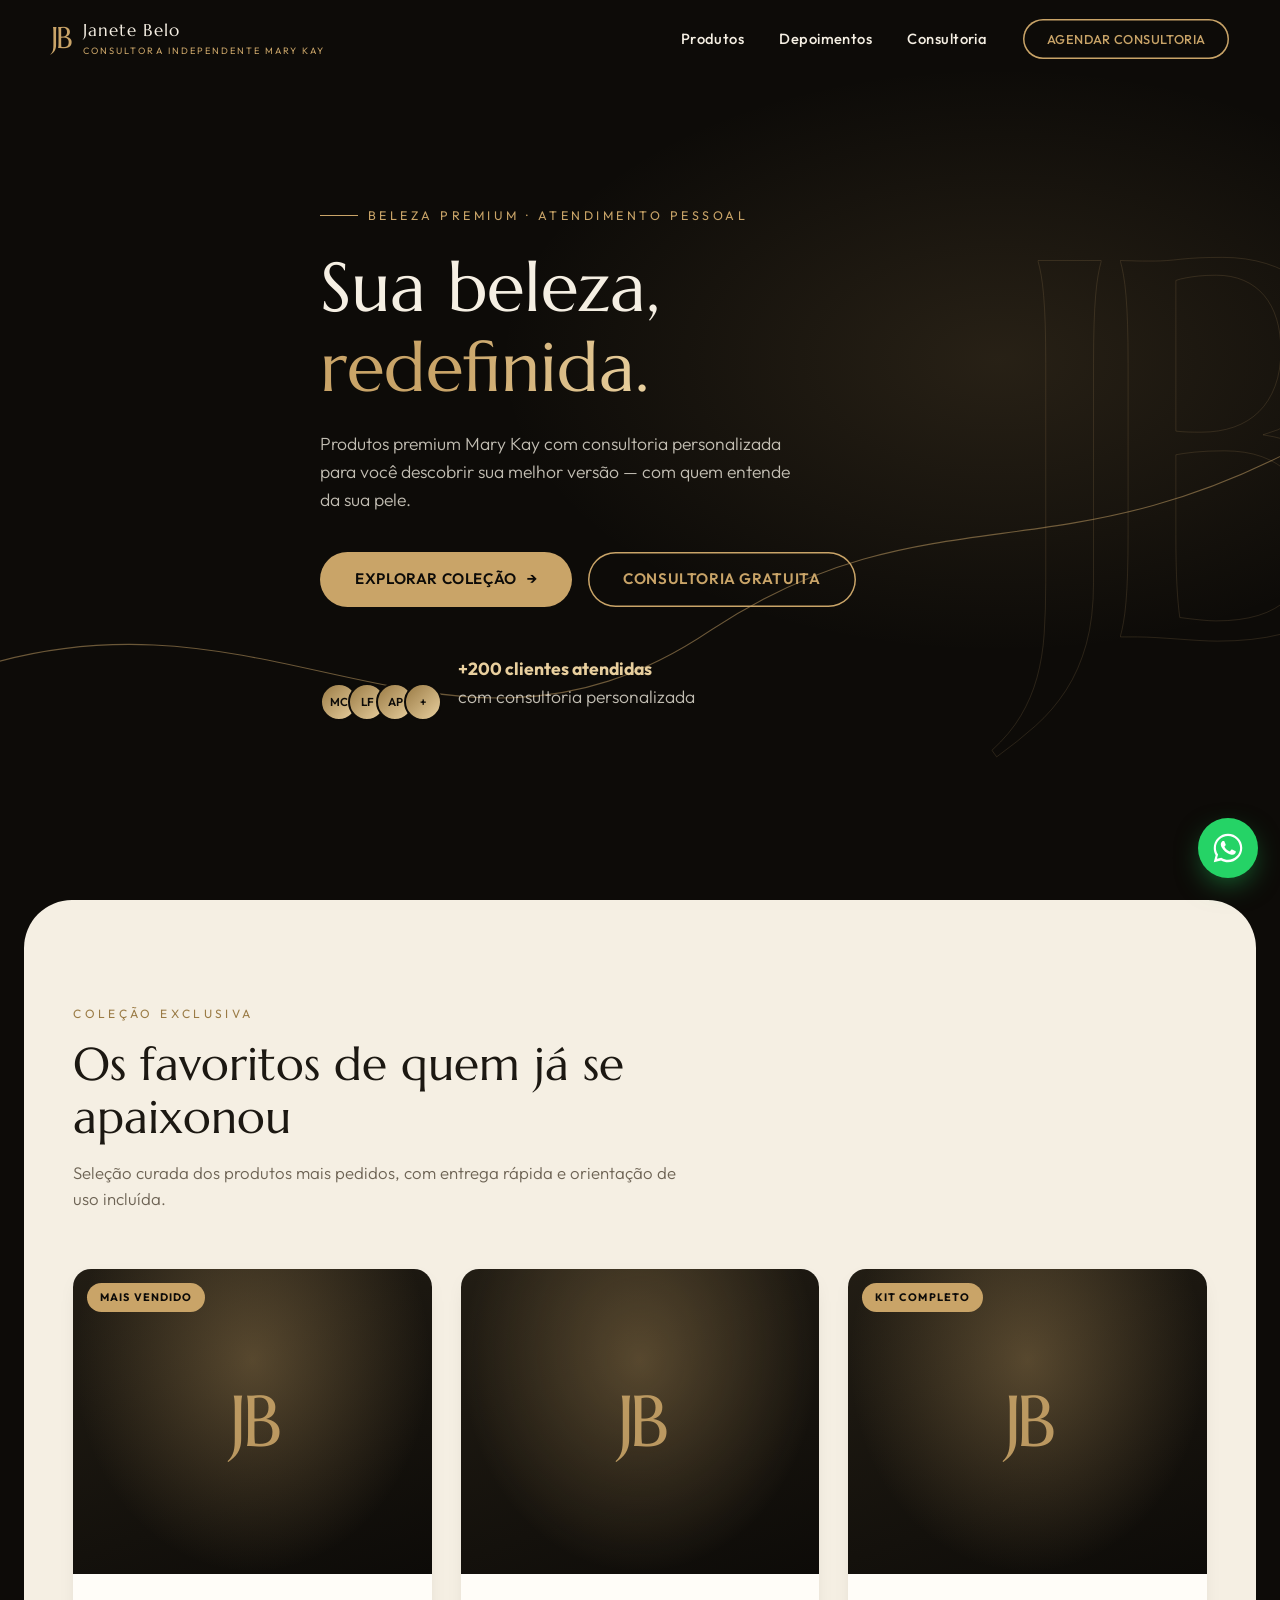
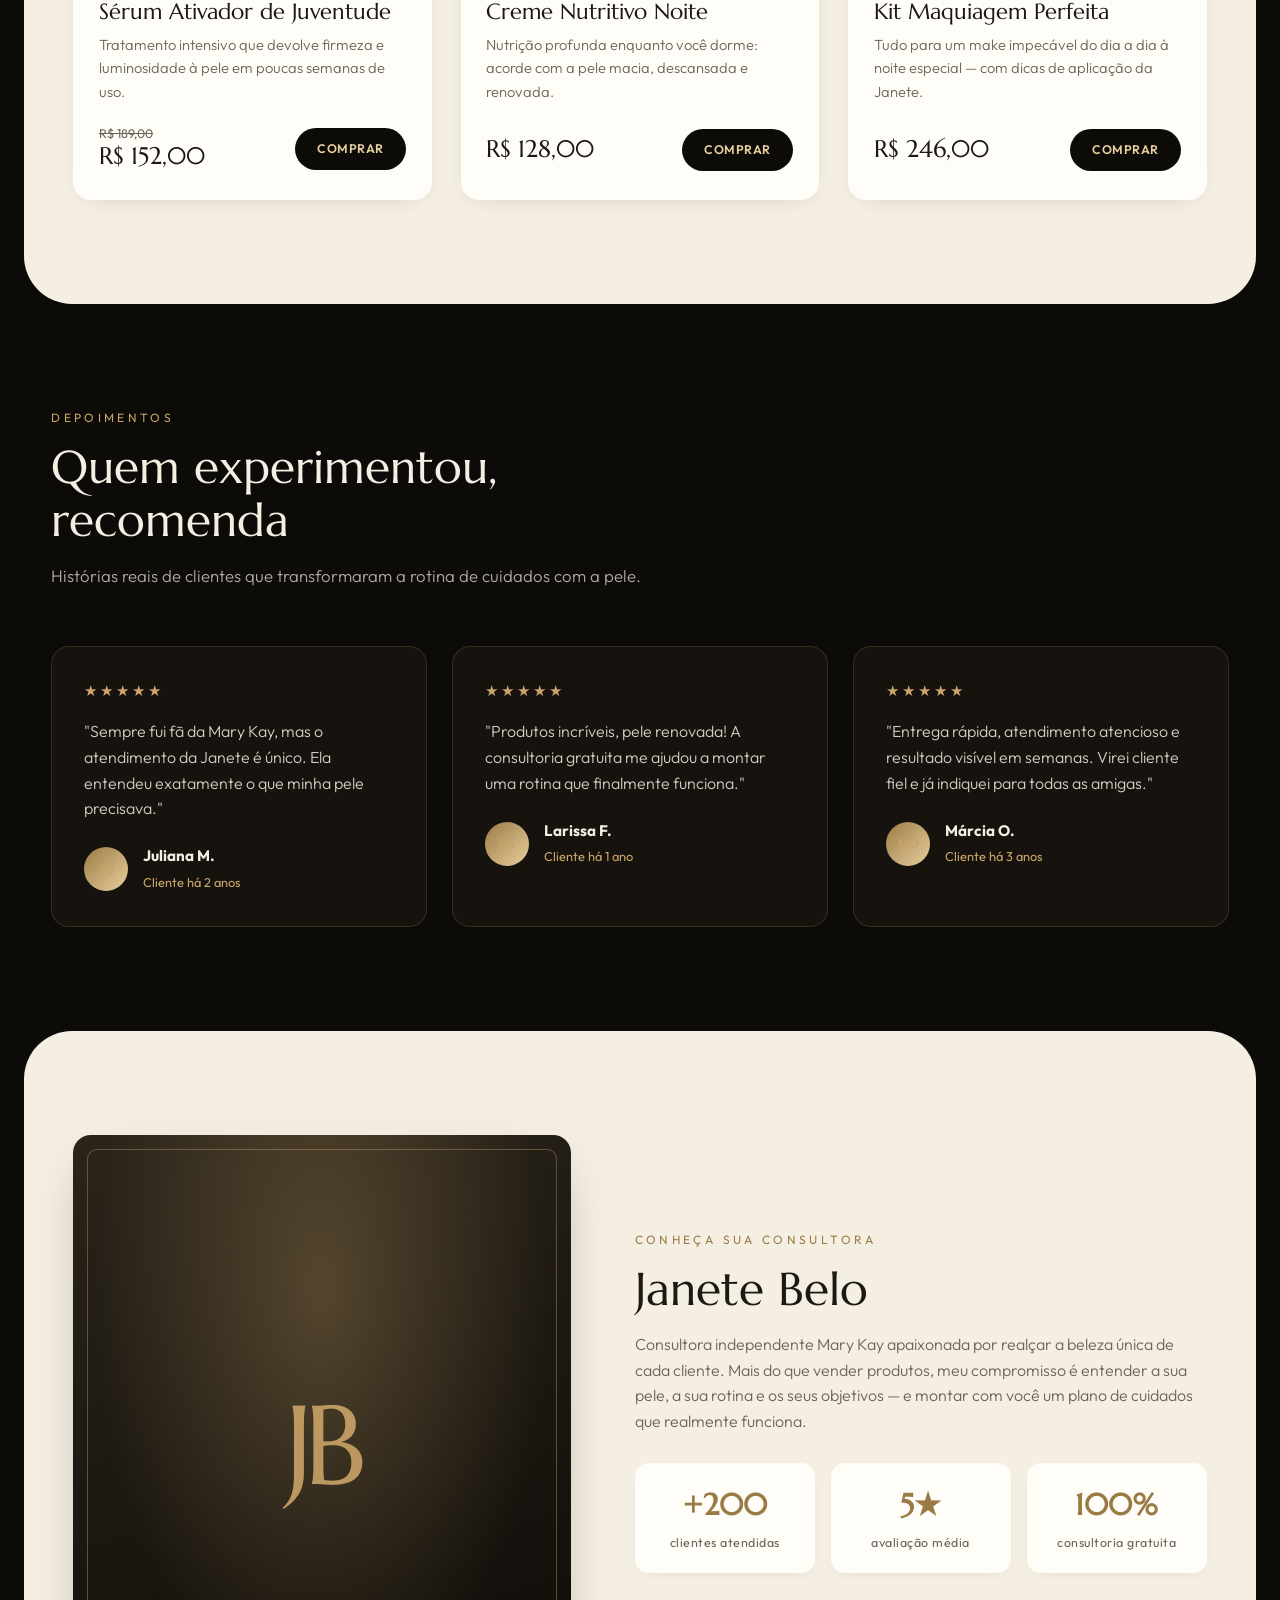
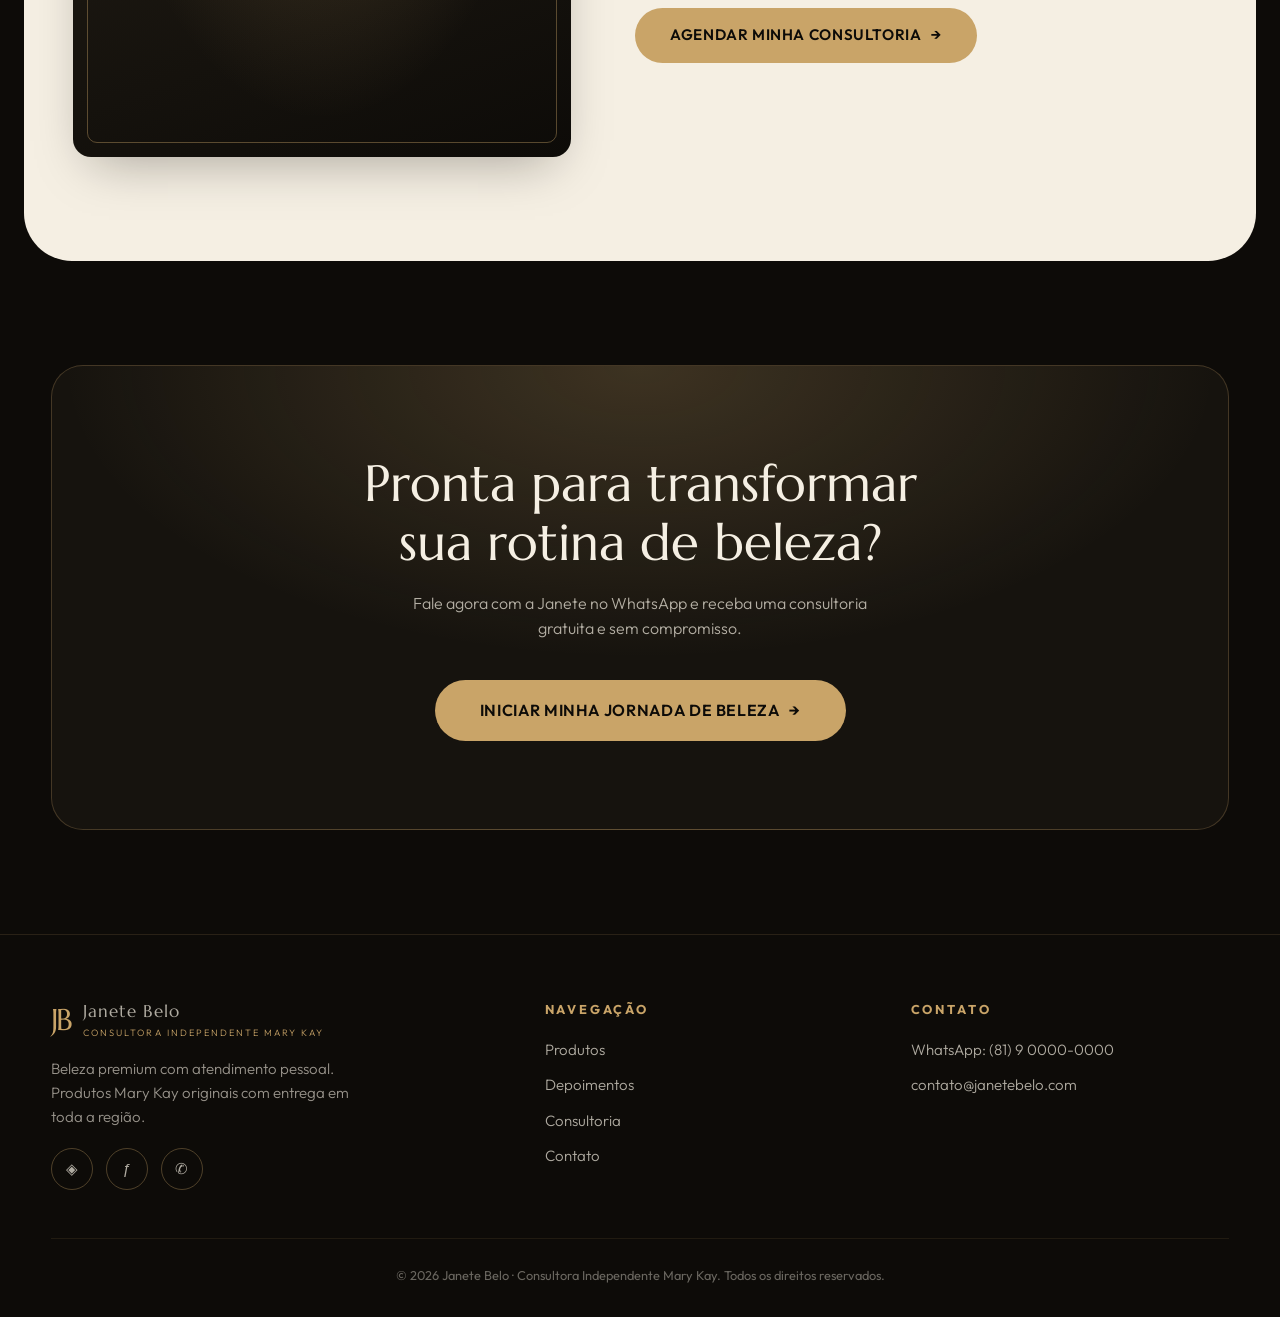
==== index.html @ a1050f01 "Primeira versão do site Janete Belo - Mary Kay" ====
<!DOCTYPE html>
<html lang="pt-BR">
<head>
<meta charset="UTF-8">
<meta name="viewport" content="width=device-width, initial-scale=1.0">
<title>Janete Belo · Consultora Independente Mary Kay</title>
<meta name="description" content="Produtos premium Mary Kay com consultoria personalizada. Janete Belo, sua consultora independente. Descubra sua melhor versão.">

<!-- Fontes: Marcellus (display, luxo) + Outfit (corpo, moderno) -->
<link rel="preconnect" href="https://fonts.googleapis.com">
<link rel="preconnect" href="https://fonts.gstatic.com" crossorigin>
<link href="https://fonts.googleapis.com/css2?family=Marcellus&family=Outfit:wght@300;400;500;600;700&display=swap" rel="stylesheet">

<link rel="stylesheet" href="css/style.css">
</head>
<body>

<!-- ================= HEADER ================= -->
<header class="header" id="header">
  <div class="container header__inner">
    <a href="#" class="logo">
      <span class="logo__monograma">JB</span>
      <span class="logo__texto">
        <span class="logo__nome">Janete Belo</span>
        <span class="logo__sub">Consultora Independente Mary Kay</span>
      </span>
    </a>
    <button class="menu-btn" id="menuBtn" aria-label="Abrir menu">☰</button>
    <nav class="nav" id="nav">
      <a href="#produtos">Produtos</a>
      <a href="#depoimentos">Depoimentos</a>
      <a href="#consultora">Consultoria</a>
      <a href="#contato" class="btn btn--fantasma">Agendar consultoria</a>
    </nav>
  </div>
</header>

<!-- ================= HERO ================= -->
<section class="hero">
  <span class="hero__marca" aria-hidden="true">JB</span>
  <svg class="hero__linha" viewBox="0 0 1440 800" preserveAspectRatio="none" aria-hidden="true">
    <path d="M-50,600 C300,500 500,720 800,560 C1050,430 1200,520 1500,380"/>
  </svg>
  <div class="container hero__conteudo">
    <span class="hero__eyebrow entrada entrada--1">Beleza premium · Atendimento pessoal</span>
    <h1 class="entrada entrada--2">Sua beleza,<br><em>redefinida.</em></h1>
    <p class="entrada entrada--3">Produtos premium Mary Kay com consultoria personalizada para você descobrir sua melhor versão — com quem entende da sua pele.</p>
    <div class="hero__ctas entrada entrada--4">
      <a href="#produtos" class="btn"><span>Explorar coleção</span><span class="seta">→</span></a>
      <a href="#contato" class="btn btn--fantasma"><span>Consultoria gratuita</span></a>
    </div>
    <div class="hero__prova entrada entrada--5">
      <div class="hero__avatares">
        <span>MC</span><span>LF</span><span>AP</span><span>+</span>
      </div>
      <p><strong>+200 clientes atendidas</strong><br>com consultoria personalizada</p>
    </div>
  </div>
</section>

<!-- ================= PRODUTOS ================= -->
<section class="secao secao--clara" id="produtos">
  <div class="container">
    <div class="secao__topo reveal">
      <span class="secao__eyebrow">Coleção exclusiva</span>
      <h2>Os favoritos de quem já se apaixonou</h2>
      <p>Seleção curada dos produtos mais pedidos, com entrega rápida e orientação de uso incluída.</p>
    </div>

    <div class="produtos__grid">
      <!-- PRODUTO 1 -->
      <article class="produto reveal">
        <div class="produto__foto">
          <span class="produto__selo">Mais vendido</span>
          <!-- Troque este span por <img src="serum.jpg" alt="Sérum Ativador de Juventude"> -->
          <span class="produto__marca" aria-hidden="true">JB</span>
        </div>
        <div class="produto__corpo">
          <h3>Sérum Ativador de Juventude</h3>
          <p>Tratamento intensivo que devolve firmeza e luminosidade à pele em poucas semanas de uso.</p>
          <div class="produto__rodape">
            <div class="produto__preco">
              <span class="de">R$ 189,00</span>
              <span class="por">R$ 152,00</span>
            </div>
            <a class="btn btn--escuro js-comprar" data-produto="Sérum Ativador de Juventude" href="#"><span>Comprar</span></a>
          </div>
        </div>
      </article>

      <!-- PRODUTO 2 -->
      <article class="produto reveal">
        <div class="produto__foto">
          <span class="produto__marca" aria-hidden="true">JB</span>
        </div>
        <div class="produto__corpo">
          <h3>Creme Nutritivo Noite</h3>
          <p>Nutrição profunda enquanto você dorme: acorde com a pele macia, descansada e renovada.</p>
          <div class="produto__rodape">
            <div class="produto__preco">
              <span class="por">R$ 128,00</span>
            </div>
            <a class="btn btn--escuro js-comprar" data-produto="Creme Nutritivo Noite" href="#"><span>Comprar</span></a>
          </div>
        </div>
      </article>

      <!-- PRODUTO 3 -->
      <article class="produto reveal">
        <div class="produto__foto">
          <span class="produto__selo">Kit completo</span>
          <span class="produto__marca" aria-hidden="true">JB</span>
        </div>
        <div class="produto__corpo">
          <h3>Kit Maquiagem Perfeita</h3>
          <p>Tudo para um make impecável do dia a dia à noite especial — com dicas de aplicação da Janete.</p>
          <div class="produto__rodape">
            <div class="produto__preco">
              <span class="por">R$ 246,00</span>
            </div>
            <a class="btn btn--escuro js-comprar" data-produto="Kit Maquiagem Perfeita" href="#"><span>Comprar</span></a>
          </div>
        </div>
      </article>
    </div>
  </div>
</section>

<!-- ================= DEPOIMENTOS ================= -->
<section class="secao secao--escura" id="depoimentos">
  <div class="container">
    <div class="secao__topo reveal">
      <span class="secao__eyebrow">Depoimentos</span>
      <h2>Quem experimentou, recomenda</h2>
      <p>Histórias reais de clientes que transformaram a rotina de cuidados com a pele.</p>
    </div>
    <div class="depoimentos__grid">
      <article class="depoimento reveal">
        <div class="depoimento__estrelas" aria-label="5 estrelas">★★★★★</div>
        <p>"Sempre fui fã da Mary Kay, mas o atendimento da Janete é único. Ela entendeu exatamente o que minha pele precisava."</p>
        <div class="depoimento__autor">
          <span class="depoimento__avatar">JU</span>
          <div><strong>Juliana M.</strong><span>Cliente há 2 anos</span></div>
        </div>
      </article>
      <article class="depoimento reveal">
        <div class="depoimento__estrelas" aria-label="5 estrelas">★★★★★</div>
        <p>"Produtos incríveis, pele renovada! A consultoria gratuita me ajudou a montar uma rotina que finalmente funciona."</p>
        <div class="depoimento__autor">
          <span class="depoimento__avatar">LA</span>
          <div><strong>Larissa F.</strong><span>Cliente há 1 ano</span></div>
        </div>
      </article>
      <article class="depoimento reveal">
        <div class="depoimento__estrelas" aria-label="5 estrelas">★★★★★</div>
        <p>"Entrega rápida, atendimento atencioso e resultado visível em semanas. Virei cliente fiel e já indiquei para todas as amigas."</p>
        <div class="depoimento__autor">
          <span class="depoimento__avatar">MO</span>
          <div><strong>Márcia O.</strong><span>Cliente há 3 anos</span></div>
        </div>
      </article>
    </div>
  </div>
</section>

<!-- ================= CONSULTORA ================= -->
<section class="secao secao--clara" id="consultora">
  <div class="container consultora">
    <div class="consultora__foto reveal">
      <!-- Troque por <img src="janete.jpg" alt="Janete Belo, consultora Mary Kay"> -->
      <span class="produto__marca" aria-hidden="true">JB</span>
    </div>
    <div class="consultora__texto reveal">
      <span class="secao__eyebrow">Conheça sua consultora</span>
      <h2>Janete Belo</h2>
      <p>Consultora independente Mary Kay apaixonada por realçar a beleza única de cada cliente. Mais do que vender produtos, meu compromisso é entender a sua pele, a sua rotina e os seus objetivos — e montar com você um plano de cuidados que realmente funciona.</p>
      <div class="consultora__stats">
        <div class="stat"><strong>+200</strong><span>clientes atendidas</span></div>
        <div class="stat"><strong>5★</strong><span>avaliação média</span></div>
        <div class="stat"><strong>100%</strong><span>consultoria gratuita</span></div>
      </div>
      <a href="#contato" class="btn"><span>Agendar minha consultoria</span><span class="seta">→</span></a>
    </div>
  </div>
</section>

<!-- ================= CTA FINAL ================= -->
<section class="secao secao--escura" id="contato">
  <div class="container">
    <div class="cta-final reveal">
      <h2>Pronta para transformar sua rotina de beleza?</h2>
      <p>Fale agora com a Janete no WhatsApp e receba uma consultoria gratuita e sem compromisso.</p>
      <a class="btn js-whats" href="#"><span>Iniciar minha jornada de beleza</span><span class="seta">→</span></a>
    </div>
  </div>
</section>

<!-- ================= FOOTER ================= -->
<footer class="footer">
  <div class="container">
    <div class="footer__grid">
      <div>
        <a href="#" class="logo" style="margin-bottom:1rem">
          <span class="logo__monograma">JB</span>
          <span class="logo__texto">
            <span class="logo__nome">Janete Belo</span>
            <span class="logo__sub">Consultora Independente Mary Kay</span>
          </span>
        </a>
        <p>Beleza premium com atendimento pessoal. Produtos Mary Kay originais com entrega em toda a região.</p>
        <div class="footer__social">
          <a href="#" aria-label="Instagram">◈</a>
          <a href="#" aria-label="Facebook">ƒ</a>
          <a href="#" aria-label="WhatsApp" class="js-whats">✆</a>
        </div>
      </div>
      <div>
        <h4>Navegação</h4>
        <ul>
          <li><a href="#produtos">Produtos</a></li>
          <li><a href="#depoimentos">Depoimentos</a></li>
          <li><a href="#consultora">Consultoria</a></li>
          <li><a href="#contato">Contato</a></li>
        </ul>
      </div>
      <div>
        <h4>Contato</h4>
        <ul>
          <li><a href="#" class="js-whats">WhatsApp: (81) 9 0000-0000</a></li>
          <li><a href="mailto:contato@janetebelo.com">contato@janetebelo.com</a></li>
        </ul>
      </div>
    </div>
    <div class="footer__base">
      © 2026 Janete Belo · Consultora Independente Mary Kay. Todos os direitos reservados.
    </div>
  </div>
</footer>

<!-- ================= WHATSAPP FLUTUANTE ================= -->
<a class="whats js-whats" href="#" aria-label="Falar no WhatsApp">
  <svg viewBox="0 0 32 32"><path d="M16 .8C7.6.8.8 7.6.8 16c0 2.7.7 5.3 2 7.6L.8 31.2l7.8-2c2.2 1.2 4.7 1.9 7.4 1.9 8.4 0 15.2-6.8 15.2-15.2S24.4.8 16 .8zm0 27.7c-2.4 0-4.7-.7-6.7-1.9l-.5-.3-4.6 1.2 1.2-4.5-.3-.5c-1.3-2-2-4.4-2-6.8C3.1 8.9 8.9 3.1 16 3.1S28.9 8.9 28.9 16 23.1 28.5 16 28.5zm7-9.6c-.4-.2-2.3-1.1-2.6-1.2-.4-.1-.6-.2-.9.2-.3.4-1 1.2-1.2 1.5-.2.2-.4.3-.8.1-.4-.2-1.6-.6-3.1-1.9-1.1-1-1.9-2.3-2.1-2.6-.2-.4 0-.6.2-.8l.6-.7c.2-.2.3-.4.4-.6.1-.3 0-.5 0-.7-.1-.2-.9-2.1-1.2-2.9-.3-.8-.6-.7-.9-.7h-.7c-.3 0-.7.1-1 .5-.4.4-1.4 1.3-1.4 3.2s1.4 3.7 1.6 4c.2.3 2.8 4.2 6.7 5.9.9.4 1.7.6 2.2.8.9.3 1.8.3 2.5.2.8-.1 2.3-1 2.7-1.9.3-.9.3-1.7.2-1.9-.1-.2-.3-.3-.7-.5z"/></svg>
</a>

<script src="js/main.js"></script>
</body>
</html>
---- css/style.css ----
/* ============================================================
   TOKENS DE DESIGN — identidade JB (preto + dourado premium)
   ============================================================ */
:root{
  --preto:        #0D0B08;   /* fundo principal */
  --preto-suave:  #16130E;   /* cards escuros */
  --dourado:      #C9A468;   /* dourado principal */
  --dourado-claro:#E8CF9E;   /* brilho / hover */
  --dourado-escuro:#9A7B45;  /* sombras do dourado */
  --creme:        #F5EFE3;   /* seções claras */
  --creme-card:   #FFFDF8;   /* cards claros */
  --texto-escuro: #1C1812;
  --texto-suave:  #6E6455;

  --fonte-display:'Marcellus', serif;
  --fonte-corpo:  'Outfit', sans-serif;

  --raio: 18px;
  --transicao: cubic-bezier(.22,.9,.28,1);
  --sombra-card: 0 20px 50px -18px rgba(13,11,8,.35);
  --sombra-dourada: 0 10px 35px -10px rgba(201,164,104,.55);
}

*{margin:0;padding:0;box-sizing:border-box}
html{scroll-behavior:smooth}
body{
  font-family:var(--fonte-corpo);
  background:var(--preto);
  color:var(--creme);
  line-height:1.6;
  overflow-x:hidden;
}
img{max-width:100%;display:block}
a{color:inherit;text-decoration:none}
h1,h2,h3{font-family:var(--fonte-display);font-weight:400;line-height:1.15}
.container{width:min(1180px,92%);margin-inline:auto}

/* Seleção de texto dourada */
::selection{background:var(--dourado);color:var(--preto)}

/* ============================================================
   BOTÕES — assinatura do site: brilho dourado que atravessa
   ============================================================ */
.btn{
  --btn-bg:var(--dourado);
  --btn-cor:var(--preto);
  position:relative;
  display:inline-flex;
  align-items:center;
  gap:.6rem;
  padding:.95rem 2.2rem;
  border:none;
  border-radius:100px;
  background:var(--btn-bg);
  color:var(--btn-cor);
  font-family:var(--fonte-corpo);
  font-weight:600;
  font-size:.95rem;
  letter-spacing:.04em;
  text-transform:uppercase;
  cursor:pointer;
  overflow:hidden;
  isolation:isolate;
  transition:transform .35s var(--transicao), box-shadow .35s var(--transicao);
  will-change:transform;
}
/* Faixa de brilho que atravessa o botão */
.btn::before{
  content:"";
  position:absolute;
  inset:0;
  background:linear-gradient(115deg,transparent 30%,rgba(255,255,255,.55) 50%,transparent 70%);
  transform:translateX(-120%);
  transition:transform .7s var(--transicao);
  z-index:1;
}
.btn:hover::before, .btn:focus-visible::before{transform:translateX(120%)}
.btn:hover, .btn:focus-visible{
  transform:translateY(-3px) scale(1.02);
  box-shadow:var(--sombra-dourada);
}
.btn:active{transform:translateY(-1px) scale(.98)}
.btn > *{position:relative;z-index:2}

/* Variante contorno (fantasma) */
.btn--fantasma{
  --btn-bg:transparent;
  --btn-cor:var(--dourado);
  box-shadow:inset 0 0 0 1.5px var(--dourado);
}
.btn--fantasma:hover{
  --btn-cor:var(--preto);
  background:var(--dourado);
  box-shadow:inset 0 0 0 1.5px var(--dourado), var(--sombra-dourada);
}

/* Variante escura (para seções claras) */
.btn--escuro{
  --btn-bg:var(--preto);
  --btn-cor:var(--dourado-claro);
}
.btn--escuro:hover{box-shadow:0 12px 35px -10px rgba(13,11,8,.55)}

/* Seta que desliza no hover */
.btn .seta{transition:transform .35s var(--transicao)}
.btn:hover .seta{transform:translateX(5px)}

/* Efeito ripple (via JS) */
.ripple{
  position:absolute;
  border-radius:50%;
  background:rgba(255,255,255,.45);
  transform:scale(0);
  animation:ripple .6s ease-out forwards;
  pointer-events:none;
  z-index:1;
}
@keyframes ripple{to{transform:scale(3);opacity:0}}

/* ============================================================
   HEADER fixo com fundo que aparece no scroll
   ============================================================ */
.header{
  position:fixed;
  top:0;left:0;right:0;
  z-index:100;
  padding:1.1rem 0;
  transition:background .4s ease, padding .4s ease, box-shadow .4s ease;
}
.header.rolado{
  background:rgba(13,11,8,.9);
  backdrop-filter:blur(14px);
  -webkit-backdrop-filter:blur(14px);
  padding:.7rem 0;
  box-shadow:0 6px 30px -12px rgba(0,0,0,.6);
}
.header__inner{display:flex;align-items:center;justify-content:space-between}
.logo{display:flex;align-items:center;gap:.8rem}
.logo__monograma{
  font-family:var(--fonte-display);
  font-size:1.9rem;
  color:var(--dourado);
  letter-spacing:-.08em;
  line-height:1;
}
.logo__texto{display:flex;flex-direction:column}
.logo__nome{font-family:var(--fonte-display);font-size:1.05rem;letter-spacing:.06em}
.logo__sub{font-size:.58rem;letter-spacing:.22em;text-transform:uppercase;color:var(--dourado)}
.nav{display:flex;align-items:center;gap:2.2rem}
.nav a{
  position:relative;
  font-size:.92rem;
  font-weight:500;
  letter-spacing:.03em;
  padding:.2rem 0;
}
.nav a::after{
  content:"";
  position:absolute;
  left:0;bottom:-2px;
  width:100%;height:1.5px;
  background:var(--dourado);
  transform:scaleX(0);
  transform-origin:right;
  transition:transform .35s var(--transicao);
}
.nav a:hover::after{transform:scaleX(1);transform-origin:left}
.nav .btn{padding:.6rem 1.5rem;font-size:.8rem}
.menu-btn{display:none;background:none;border:none;color:var(--dourado);font-size:1.6rem;cursor:pointer}

/* ============================================================
   HERO
   ============================================================ */
.hero{
  position:relative;
  min-height:100svh;
  display:flex;
  align-items:center;
  padding:8rem 0 5rem;
  background:
    radial-gradient(ellipse 60% 50% at 78% 40%, rgba(201,164,104,.14), transparent 65%),
    var(--preto);
  overflow:hidden;
}
/* Monograma gigante de fundo — assinatura visual */
.hero__marca{
  position:absolute;
  right:-4%;
  top:50%;
  transform:translateY(-50%);
  font-family:var(--fonte-display);
  font-size:clamp(18rem,42vw,38rem);
  color:transparent;
  -webkit-text-stroke:1px rgba(201,164,104,.16);
  letter-spacing:-.1em;
  user-select:none;
  pointer-events:none;
  animation:flutuar 9s ease-in-out infinite;
}
@keyframes flutuar{
  0%,100%{transform:translateY(-50%)}
  50%{transform:translateY(calc(-50% - 18px))}
}
/* Linha dourada decorativa que se desenha */
.hero__linha{
  position:absolute;
  top:0;left:0;
  width:100%;height:100%;
  pointer-events:none;
  opacity:.5;
}
.hero__linha path{
  stroke:var(--dourado);
  stroke-width:1;
  fill:none;
  stroke-dasharray:2000;
  stroke-dashoffset:2000;
  animation:desenhar 3.5s ease forwards .4s;
}
@keyframes desenhar{to{stroke-dashoffset:0}}

.hero__conteudo{position:relative;z-index:2;max-width:640px}
.hero__eyebrow{
  display:inline-flex;
  align-items:center;
  gap:.6rem;
  font-size:.78rem;
  letter-spacing:.28em;
  text-transform:uppercase;
  color:var(--dourado);
  margin-bottom:1.4rem;
}
.hero__eyebrow::before{
  content:"";
  width:38px;height:1px;
  background:var(--dourado);
}
.hero h1{
  font-size:clamp(2.6rem,5.4vw,4.4rem);
  margin-bottom:1.4rem;
}
.hero h1 em{
  font-style:normal;
  background:linear-gradient(100deg,var(--dourado) 20%,var(--dourado-claro) 50%,var(--dourado) 80%);
  background-size:200% auto;
  -webkit-background-clip:text;
  background-clip:text;
  color:transparent;
  animation:brilho-texto 4s linear infinite;
}
@keyframes brilho-texto{to{background-position:200% center}}
.hero p{
  font-size:1.1rem;
  font-weight:300;
  color:rgba(245,239,227,.78);
  max-width:480px;
  margin-bottom:2.4rem;
}
.hero__ctas{display:flex;gap:1rem;flex-wrap:wrap;margin-bottom:3rem}
.hero__prova{
  display:flex;
  align-items:center;
  gap:1rem;
  font-size:.88rem;
  color:rgba(245,239,227,.65);
}
.hero__avatares{display:flex}
.hero__avatares span{
  width:38px;height:38px;
  border-radius:50%;
  border:2px solid var(--preto);
  background:linear-gradient(135deg,var(--dourado-escuro),var(--dourado-claro));
  display:grid;place-items:center;
  font-size:.72rem;font-weight:600;color:var(--preto);
  margin-left:-10px;
}
.hero__avatares span:first-child{margin-left:0}
.hero__prova strong{color:var(--dourado-claro)}

/* Animações de entrada do hero */
.entrada{opacity:0;transform:translateY(26px);animation:entrar .9s var(--transicao) forwards}
.entrada--1{animation-delay:.1s}
.entrada--2{animation-delay:.25s}
.entrada--3{animation-delay:.4s}
.entrada--4{animation-delay:.55s}
.entrada--5{animation-delay:.7s}
@keyframes entrar{to{opacity:1;transform:none}}

/* ============================================================
   SEÇÕES GERAIS
   ============================================================ */
.secao{padding:6.5rem 0}
.secao--clara{
  background:var(--creme);
  color:var(--texto-escuro);
  border-radius:48px;
  margin-inline:clamp(0px,2vw,24px);
}
.secao__topo{max-width:620px;margin-bottom:3.5rem}
.secao__eyebrow{
  font-size:.75rem;
  letter-spacing:.28em;
  text-transform:uppercase;
  color:var(--dourado-escuro);
  margin-bottom:.9rem;
  display:block;
}
.secao--escura .secao__eyebrow{color:var(--dourado)}
.secao h2{font-size:clamp(2rem,3.6vw,2.9rem);margin-bottom:1rem}
.secao__topo p{color:var(--texto-suave);font-weight:300;font-size:1.05rem}
.secao--escura .secao__topo p{color:rgba(245,239,227,.7)}

/* Reveal no scroll */
.reveal{opacity:0;transform:translateY(34px);transition:opacity .8s var(--transicao),transform .8s var(--transicao)}
.reveal.visivel{opacity:1;transform:none}

/* ============================================================
   PRODUTOS
   ============================================================ */
.produtos__grid{
  display:grid;
  grid-template-columns:repeat(auto-fit,minmax(280px,1fr));
  gap:1.8rem;
}
.produto{
  background:var(--creme-card);
  border-radius:var(--raio);
  overflow:hidden;
  box-shadow:0 6px 24px -14px rgba(13,11,8,.25);
  transition:transform .45s var(--transicao), box-shadow .45s var(--transicao);
  display:flex;
  flex-direction:column;
}
.produto:hover{
  transform:translateY(-10px);
  box-shadow:var(--sombra-card);
}
.produto__foto{
  position:relative;
  aspect-ratio:4/3.4;
  background:
    radial-gradient(ellipse at 50% 30%, rgba(201,164,104,.35), transparent 70%),
    linear-gradient(160deg,#221D14,#0D0B08);
  display:grid;
  place-items:center;
  overflow:hidden;
}
/* Substitua o conteúdo de .produto__foto por:
   <img src="foto-do-produto.jpg" alt="Nome do produto"> */
.produto__foto img{width:100%;height:100%;object-fit:cover;transition:transform .6s var(--transicao)}
.produto:hover .produto__foto img{transform:scale(1.06)}
.produto__marca{
  font-family:var(--fonte-display);
  font-size:4.5rem;
  color:var(--dourado);
  opacity:.9;
  letter-spacing:-.08em;
  transition:transform .6s var(--transicao);
}
.produto:hover .produto__marca{transform:scale(1.1) rotate(-3deg)}
.produto__selo{
  position:absolute;
  top:14px;left:14px;
  background:var(--dourado);
  color:var(--preto);
  font-size:.68rem;
  font-weight:700;
  letter-spacing:.1em;
  text-transform:uppercase;
  padding:.35rem .8rem;
  border-radius:100px;
}
.produto__corpo{padding:1.6rem 1.6rem 1.8rem;display:flex;flex-direction:column;gap:.5rem;flex:1}
.produto__corpo h3{font-size:1.35rem;color:var(--texto-escuro)}
.produto__corpo p{font-size:.92rem;color:var(--texto-suave);font-weight:300;flex:1}
.produto__rodape{
  display:flex;
  align-items:center;
  justify-content:space-between;
  margin-top:1rem;
  gap:1rem;
}
.produto__preco{display:flex;flex-direction:column;line-height:1.2}
.produto__preco .de{font-size:.78rem;color:var(--texto-suave);text-decoration:line-through}
.produto__preco .por{font-family:var(--fonte-display);font-size:1.5rem;color:var(--texto-escuro)}
.produto .btn{padding:.7rem 1.4rem;font-size:.78rem}

/* ============================================================
   DEPOIMENTOS
   ============================================================ */
.depoimentos__grid{
  display:grid;
  grid-template-columns:repeat(auto-fit,minmax(300px,1fr));
  gap:1.6rem;
}
.depoimento{
  background:var(--preto-suave);
  border:1px solid rgba(201,164,104,.18);
  border-radius:var(--raio);
  padding:2rem;
  transition:border-color .4s ease, transform .45s var(--transicao);
}
.depoimento:hover{border-color:rgba(201,164,104,.55);transform:translateY(-6px)}
.depoimento__estrelas{color:var(--dourado);letter-spacing:.2em;margin-bottom:1rem;font-size:.95rem}
.depoimento p{font-weight:300;color:rgba(245,239,227,.85);font-size:1rem;margin-bottom:1.4rem}
.depoimento__autor{display:flex;align-items:center;gap:.9rem}
.depoimento__avatar{
  width:44px;height:44px;
  border-radius:50%;
  background:linear-gradient(135deg,var(--dourado-escuro),var(--dourado-claro));
  display:grid;place-items:center;
  font-weight:600;color:var(--preto);
}
img.depoimento__avatar{object-fit:cover}
.depoimento__autor strong{display:block;font-size:.95rem}
.depoimento__autor span{font-size:.8rem;color:var(--dourado)}

/* ============================================================
   CONSULTORA
   ============================================================ */
.consultora{
  display:grid;
  grid-template-columns:1fr 1.15fr;
  gap:4rem;
  align-items:center;
}
.consultora__foto{
  position:relative;
  aspect-ratio:4/5;
  border-radius:var(--raio);
  background:
    radial-gradient(ellipse at 50% 25%, rgba(201,164,104,.3), transparent 65%),
    linear-gradient(160deg,#2A241A,#0D0B08);
  display:grid;place-items:center;
  overflow:hidden;
  box-shadow:var(--sombra-card);
}
/* Substitua por: <img src="janete.jpg" alt="Janete Belo"> */
.consultora__foto img{width:100%;height:100%;object-fit:cover}
.consultora__foto .produto__marca{font-size:7rem}
.consultora__foto::after{
  content:"";
  position:absolute;
  inset:14px;
  border:1px solid rgba(201,164,104,.4);
  border-radius:calc(var(--raio) - 8px);
  pointer-events:none;
}
.consultora__texto h2{color:var(--texto-escuro)}
.consultora__texto > p{color:var(--texto-suave);font-weight:300;margin-bottom:1.8rem}
.consultora__stats{
  display:grid;
  grid-template-columns:repeat(3,1fr);
  gap:1rem;
  margin-bottom:2.2rem;
}
.stat{
  background:var(--creme-card);
  border-radius:14px;
  padding:1.1rem;
  text-align:center;
  box-shadow:0 4px 16px -10px rgba(13,11,8,.2);
}
.stat strong{
  display:block;
  font-family:var(--fonte-display);
  font-size:1.9rem;
  color:var(--dourado-escuro);
}
.stat span{font-size:.78rem;color:var(--texto-suave);letter-spacing:.04em}

/* ============================================================
   CTA FINAL
   ============================================================ */
.cta-final{
  position:relative;
  text-align:center;
  padding:5.5rem 2rem;
  border-radius:32px;
  background:
    radial-gradient(ellipse 70% 90% at 50% 0%, rgba(201,164,104,.22), transparent 70%),
    var(--preto-suave);
  border:1px solid rgba(201,164,104,.25);
  overflow:hidden;
}
.cta-final h2{font-size:clamp(2rem,4vw,3.2rem);max-width:640px;margin:0 auto 1.2rem}
.cta-final p{color:rgba(245,239,227,.7);font-weight:300;max-width:480px;margin:0 auto 2.4rem}
.cta-final .btn{font-size:1rem;padding:1.1rem 2.8rem}

/* ============================================================
   FOOTER
   ============================================================ */
.footer{padding:4rem 0 2rem;border-top:1px solid rgba(201,164,104,.15)}
.footer__grid{
  display:grid;
  grid-template-columns:1.4fr 1fr 1fr;
  gap:3rem;
  margin-bottom:3rem;
}
.footer h4{
  font-size:.8rem;
  letter-spacing:.22em;
  text-transform:uppercase;
  color:var(--dourado);
  margin-bottom:1.1rem;
}
.footer ul{list-style:none;display:flex;flex-direction:column;gap:.6rem}
.footer a{font-weight:300;font-size:.94rem;color:rgba(245,239,227,.7);transition:color .3s}
.footer a:hover{color:var(--dourado-claro)}
.footer p{font-weight:300;font-size:.94rem;color:rgba(245,239,227,.6);max-width:320px}
.footer__social{display:flex;gap:.8rem;margin-top:1.2rem}
.footer__social a{
  width:42px;height:42px;
  border-radius:50%;
  border:1px solid rgba(201,164,104,.35);
  display:grid;place-items:center;
  transition:background .3s, transform .3s var(--transicao);
}
.footer__social a:hover{background:var(--dourado);color:var(--preto);transform:translateY(-4px)}
.footer__base{
  text-align:center;
  font-size:.8rem;
  color:rgba(245,239,227,.4);
  padding-top:1.6rem;
  border-top:1px solid rgba(201,164,104,.1);
}

/* ============================================================
   BOTÃO FLUTUANTE WHATSAPP — conversão direta
   ============================================================ */
.whats{
  position:fixed;
  right:22px;bottom:22px;
  z-index:99;
  width:60px;height:60px;
  border-radius:50%;
  background:#25D366;
  display:grid;place-items:center;
  box-shadow:0 10px 30px -8px rgba(37,211,102,.6);
  transition:transform .35s var(--transicao);
  animation:pulsar 2.6s ease infinite;
}
.whats:hover{transform:scale(1.12)}
.whats svg{width:30px;height:30px;fill:#fff}
@keyframes pulsar{
  0%,100%{box-shadow:0 10px 30px -8px rgba(37,211,102,.6),0 0 0 0 rgba(37,211,102,.45)}
  50%{box-shadow:0 10px 30px -8px rgba(37,211,102,.6),0 0 0 16px rgba(37,211,102,0)}
}

/* ============================================================
   RESPONSIVO
   ============================================================ */
@media(max-width:900px){
  .consultora{grid-template-columns:1fr;gap:2.5rem}
  .footer__grid{grid-template-columns:1fr;gap:2rem}
  .nav{
    position:fixed;
    inset:0 0 auto 0;
    top:0;
    flex-direction:column;
    background:rgba(13,11,8,.97);
    padding:6rem 2rem 3rem;
    gap:1.6rem;
    transform:translateY(-100%);
    transition:transform .5s var(--transicao);
  }
  .nav.aberta{transform:none}
  .menu-btn{display:block;z-index:101}
  .hero__marca{opacity:.5}
}
@media(max-width:560px){
  .secao{padding:4.5rem 0}
  .hero__ctas .btn{width:100%;justify-content:center}
  .consultora__stats{grid-template-columns:1fr 1fr}
}

/* Acessibilidade: respeita quem prefere menos movimento */
@media(prefers-reduced-motion:reduce){
  *,*::before,*::after{animation-duration:.01ms!important;transition-duration:.01ms!important;animation-iteration-count:1!important}
  html{scroll-behavior:auto}
  .reveal{opacity:1;transform:none}
  .entrada{opacity:1;transform:none}
}
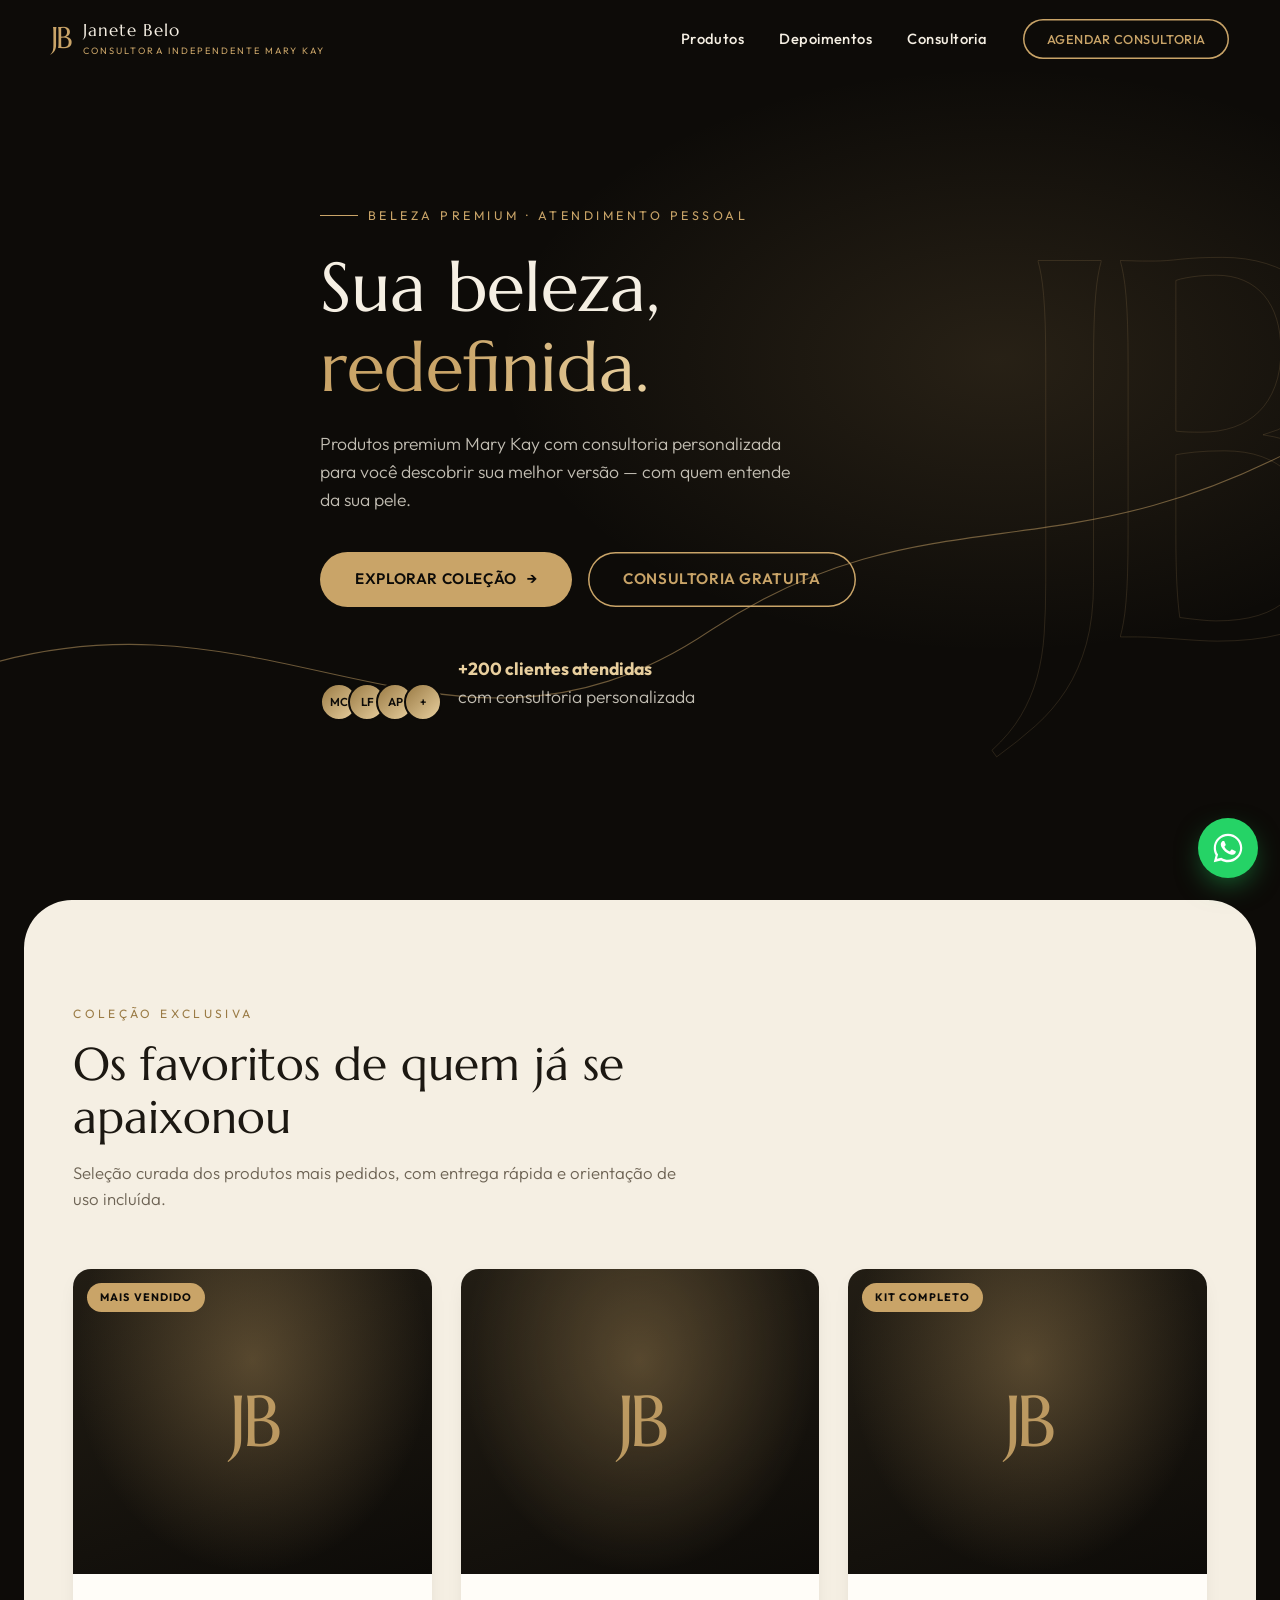
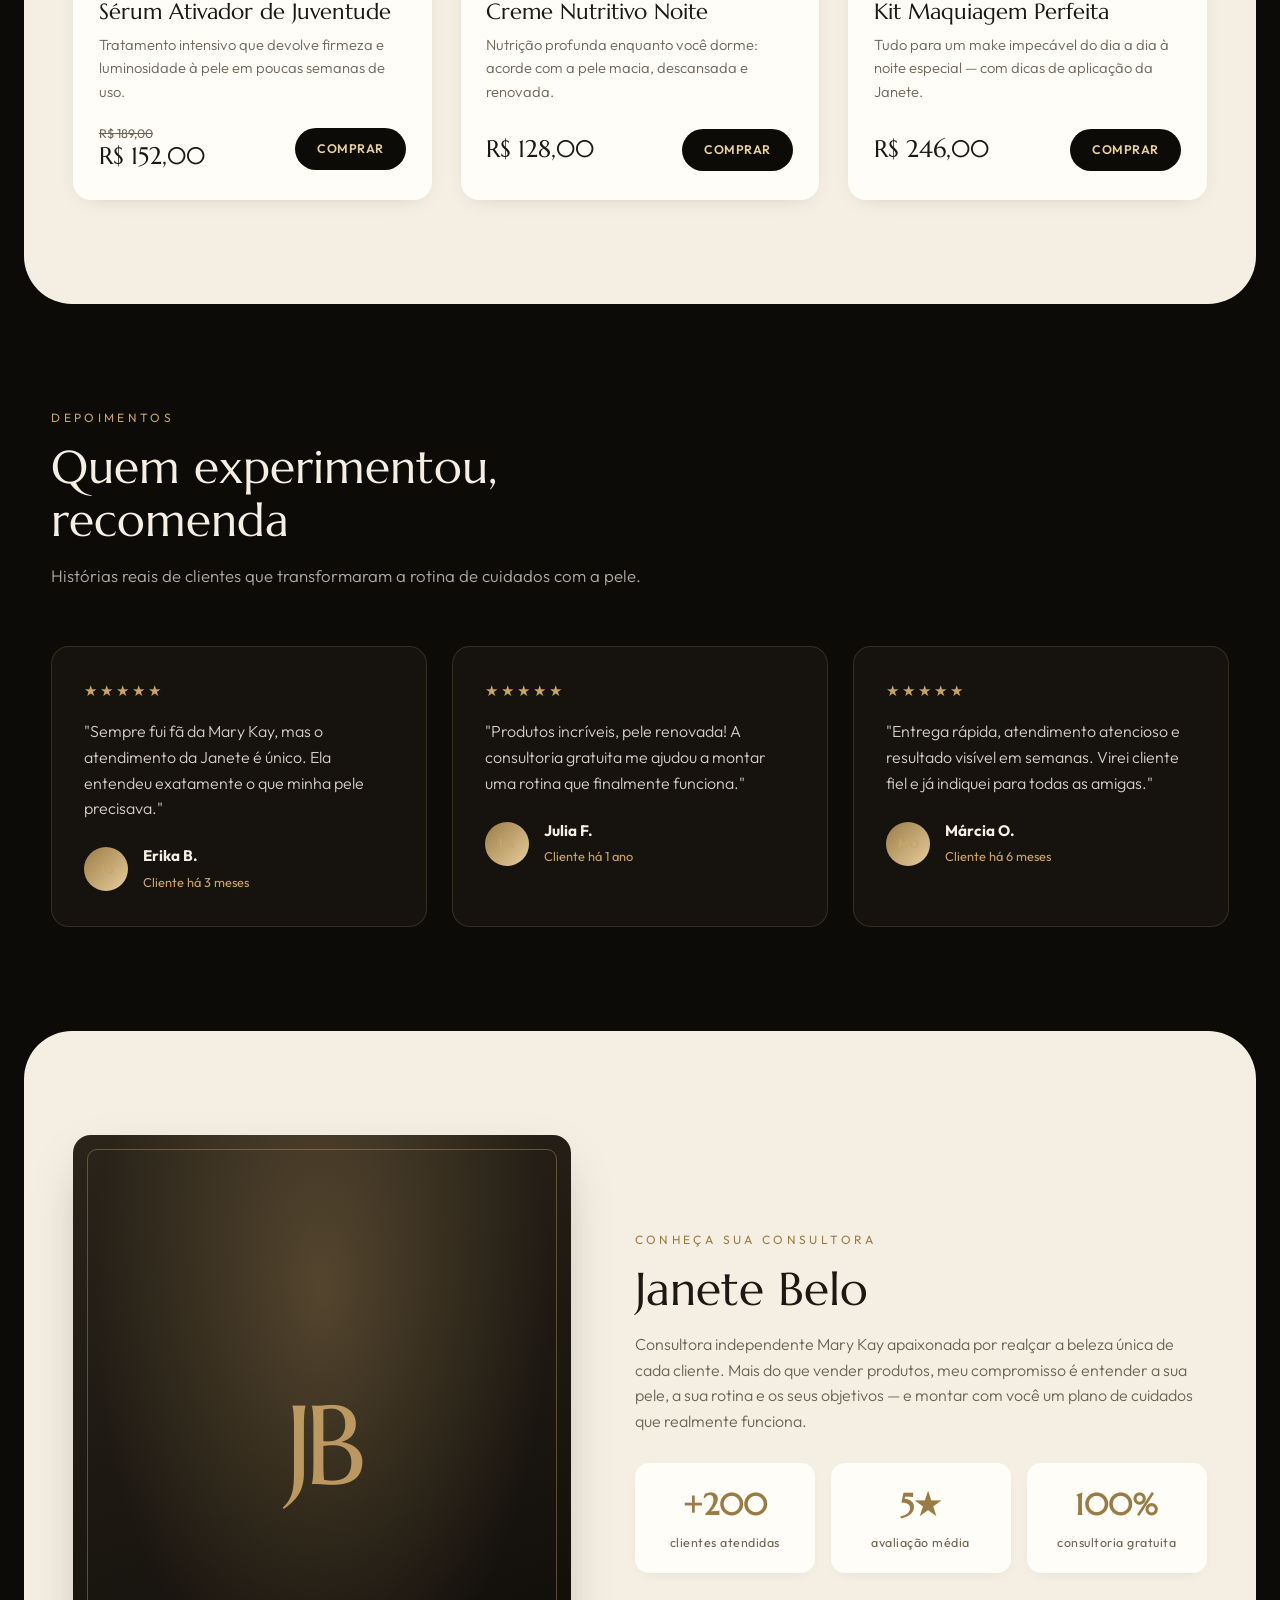
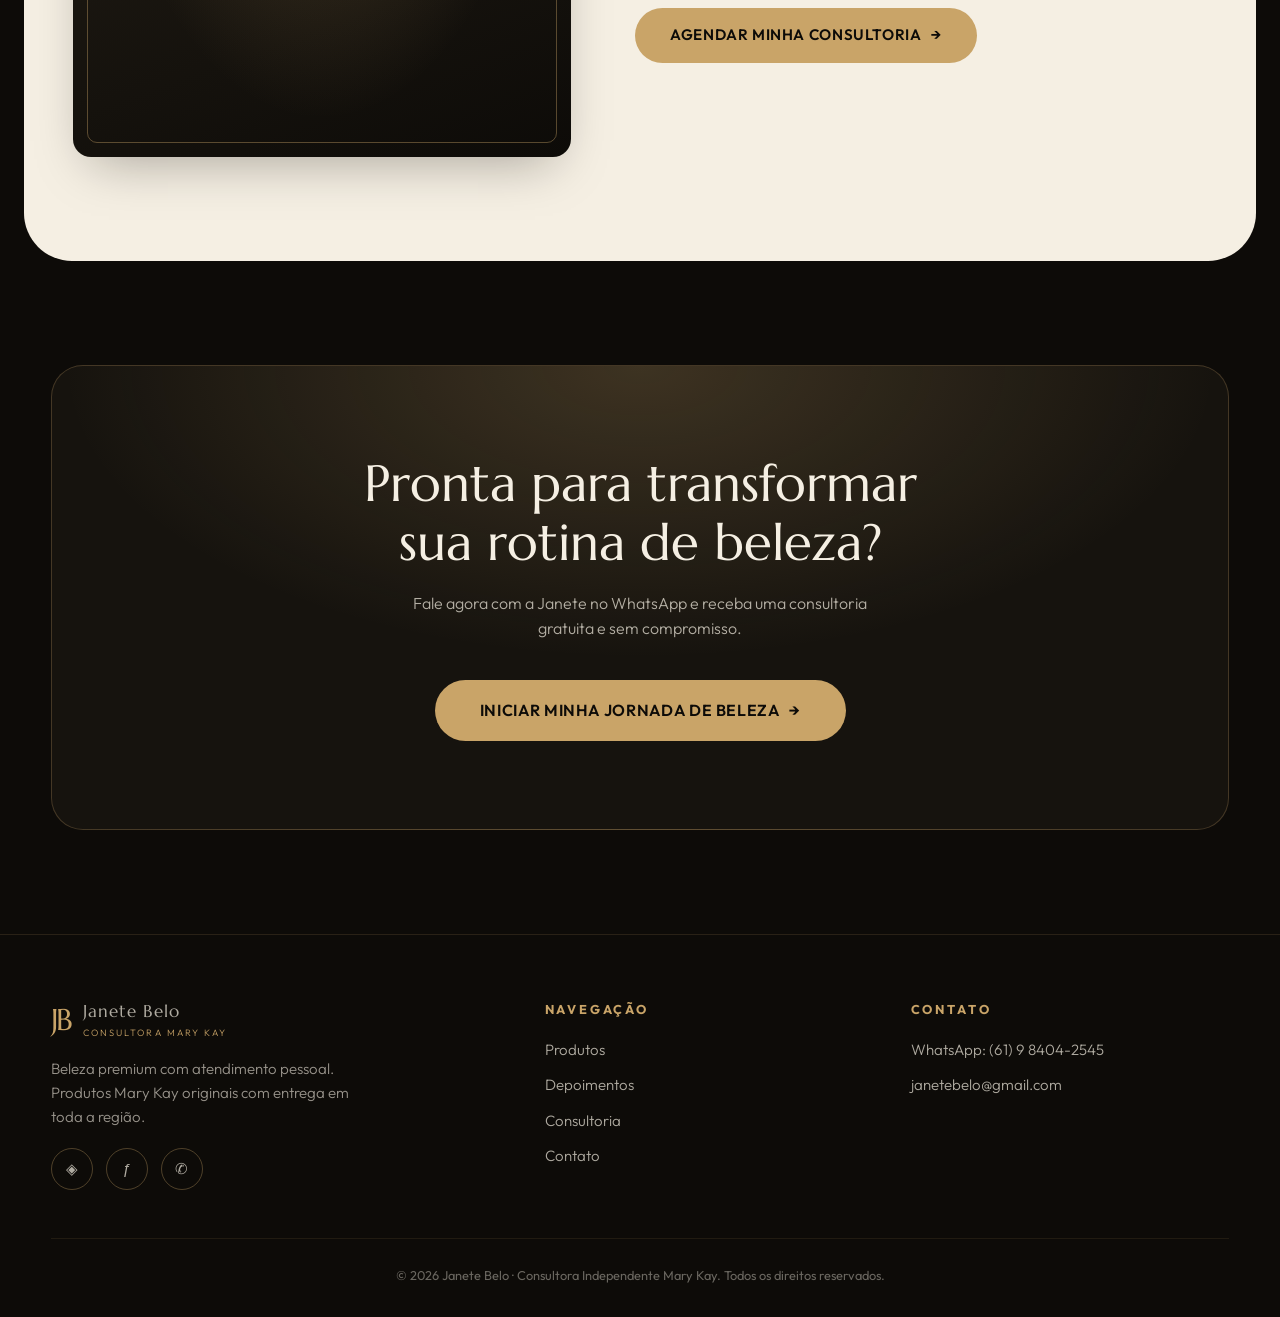
==== commit 682c3155: "Atualização do index.html" ====
--- a/index.html
+++ b/index.html
@@ -140,7 +140,7 @@
         <p>"Sempre fui fã da Mary Kay, mas o atendimento da Janete é único. Ela entendeu exatamente o que minha pele precisava."</p>
         <div class="depoimento__autor">
           <span class="depoimento__avatar">JU</span>
-          <div><strong>Juliana M.</strong><span>Cliente há 2 anos</span></div>
+          <div><strong>Erika B.</strong><span>Cliente há 3 meses</span></div>
         </div>
       </article>
       <article class="depoimento reveal">
@@ -148,7 +148,7 @@
         <p>"Produtos incríveis, pele renovada! A consultoria gratuita me ajudou a montar uma rotina que finalmente funciona."</p>
         <div class="depoimento__autor">
           <span class="depoimento__avatar">LA</span>
-          <div><strong>Larissa F.</strong><span>Cliente há 1 ano</span></div>
+          <div><strong>Julia F.</strong><span>Cliente há 1 ano</span></div>
         </div>
       </article>
       <article class="depoimento reveal">
@@ -156,7 +156,7 @@
         <p>"Entrega rápida, atendimento atencioso e resultado visível em semanas. Virei cliente fiel e já indiquei para todas as amigas."</p>
         <div class="depoimento__autor">
           <span class="depoimento__avatar">MO</span>
-          <div><strong>Márcia O.</strong><span>Cliente há 3 anos</span></div>
+          <div><strong>Márcia O.</strong><span>Cliente há 6 meses</span></div>
         </div>
       </article>
     </div>
@@ -204,7 +204,7 @@
           <span class="logo__monograma">JB</span>
           <span class="logo__texto">
             <span class="logo__nome">Janete Belo</span>
-            <span class="logo__sub">Consultora Independente Mary Kay</span>
+            <span class="logo__sub">Consultora Mary Kay</span>
           </span>
         </a>
         <p>Beleza premium com atendimento pessoal. Produtos Mary Kay originais com entrega em toda a região.</p>
@@ -226,8 +226,8 @@
       <div>
         <h4>Contato</h4>
         <ul>
-          <li><a href="#" class="js-whats">WhatsApp: (81) 9 0000-0000</a></li>
-          <li><a href="mailto:contato@janetebelo.com">contato@janetebelo.com</a></li>
+          <li><a href="#" class="js-whats">WhatsApp: (61) 9 8404-2545</a></li>
+          <li><a href="mailto:janetebelo@gmail.com">janetebelo@gmail.com</a></li>
         </ul>
       </div>
     </div>
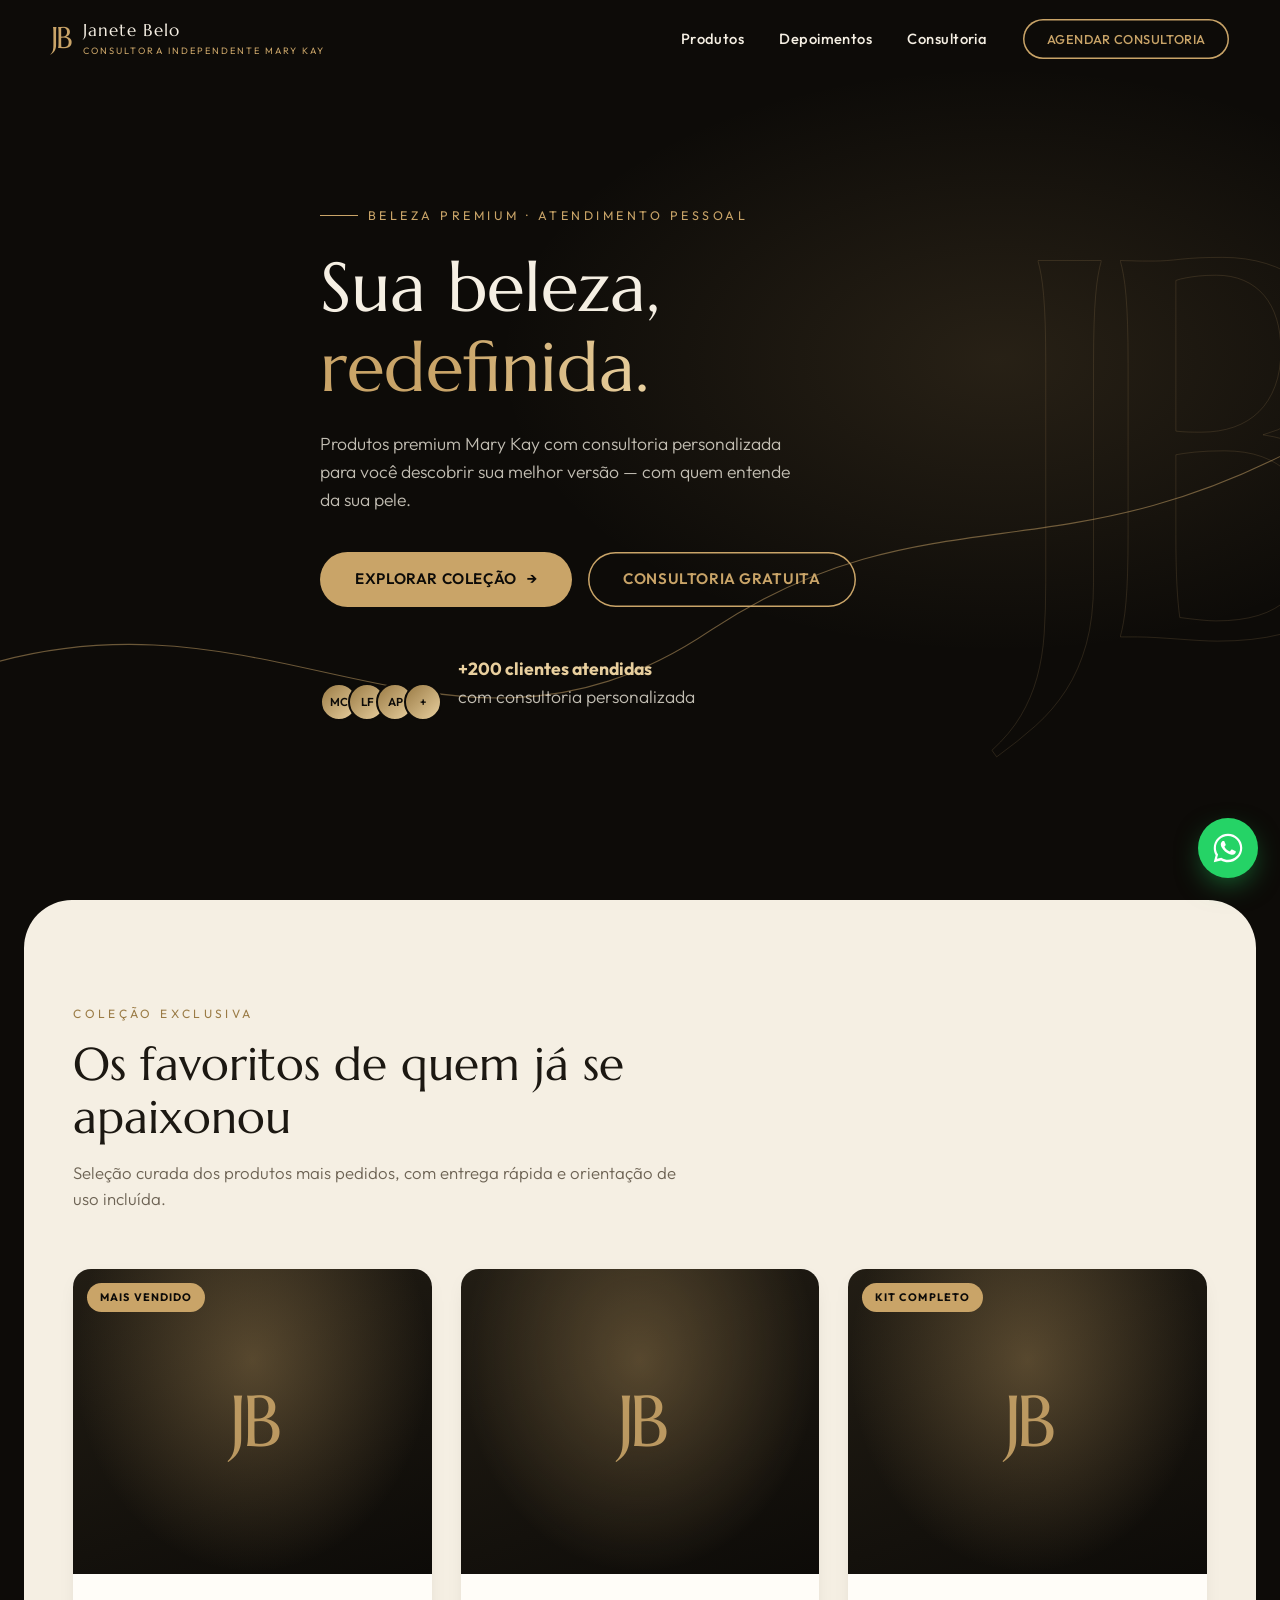
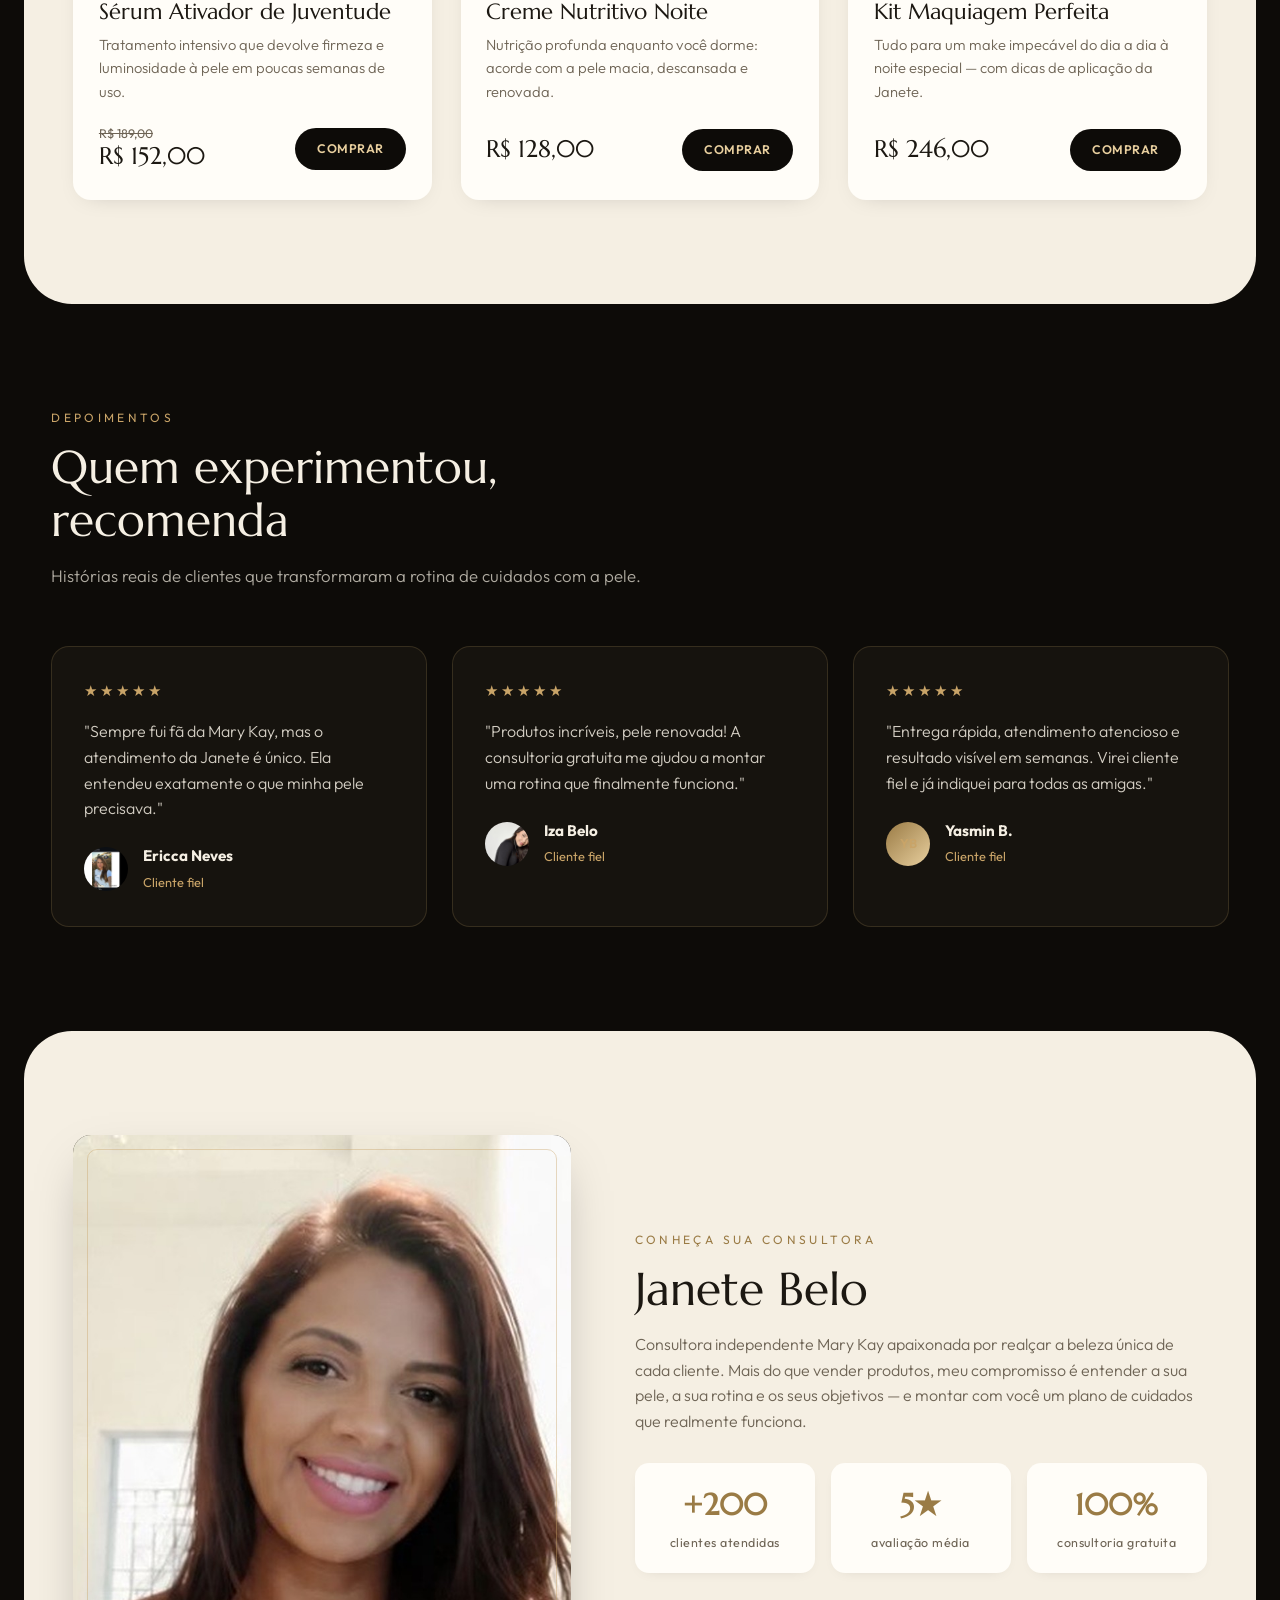
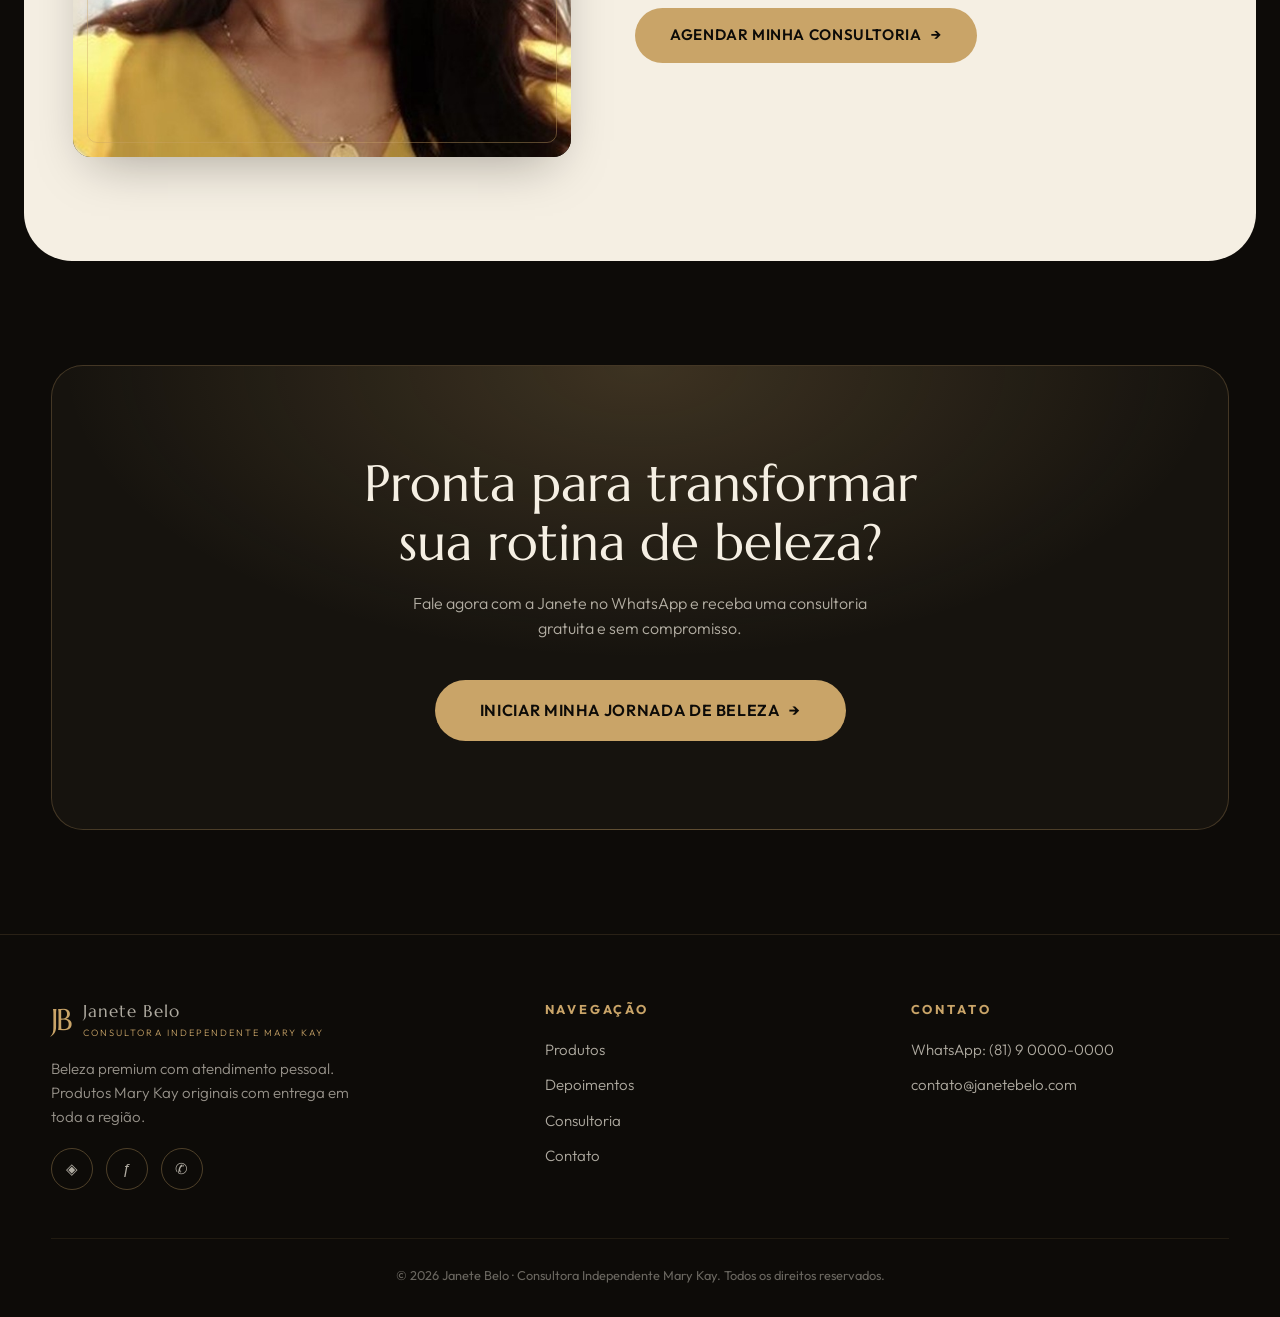
==== commit 1ea96f63: "Atualizações gerais no site" ====
--- a/index.html
+++ b/index.html
@@ -10,6 +10,9 @@
 <link rel="preconnect" href="https://fonts.googleapis.com">
 <link rel="preconnect" href="https://fonts.gstatic.com" crossorigin>
 <link href="https://fonts.googleapis.com/css2?family=Marcellus&family=Outfit:wght@300;400;500;600;700&display=swap" rel="stylesheet">
+
+<link rel="icon" type="image/x-icon" href="favicon.ico">
+<link rel="apple-touch-icon" href="assets/img/favicon-192.png">
 
 <link rel="stylesheet" href="css/style.css">
 </head>
@@ -139,24 +142,25 @@
         <div class="depoimento__estrelas" aria-label="5 estrelas">★★★★★</div>
         <p>"Sempre fui fã da Mary Kay, mas o atendimento da Janete é único. Ela entendeu exatamente o que minha pele precisava."</p>
         <div class="depoimento__autor">
-          <span class="depoimento__avatar">JU</span>
-          <div><strong>Erika B.</strong><span>Cliente há 3 meses</span></div>
+          <img class="depoimento__avatar" src="assets/img/depoimentos/ericca.jpg" alt="Ericca Neves">
+          <div><strong>Ericca Neves</strong><span>Cliente fiel</span></div>
         </div>
       </article>
       <article class="depoimento reveal">
         <div class="depoimento__estrelas" aria-label="5 estrelas">★★★★★</div>
         <p>"Produtos incríveis, pele renovada! A consultoria gratuita me ajudou a montar uma rotina que finalmente funciona."</p>
         <div class="depoimento__autor">
-          <span class="depoimento__avatar">LA</span>
-          <div><strong>Julia F.</strong><span>Cliente há 1 ano</span></div>
+          <img class="depoimento__avatar" src="assets/img/depoimentos/iza.jpg" alt="Iza Belo">
+          <div><strong>Iza Belo</strong><span>Cliente fiel</span></div>
         </div>
       </article>
       <article class="depoimento reveal">
         <div class="depoimento__estrelas" aria-label="5 estrelas">★★★★★</div>
         <p>"Entrega rápida, atendimento atencioso e resultado visível em semanas. Virei cliente fiel e já indiquei para todas as amigas."</p>
         <div class="depoimento__autor">
-          <span class="depoimento__avatar">MO</span>
-          <div><strong>Márcia O.</strong><span>Cliente há 6 meses</span></div>
+          <!-- Foto da Yasmin: substitua o span por <img class="depoimento__avatar" src="assets/img/depoimentos/yasmin.jpg" alt="Yasmin B."> -->
+          <span class="depoimento__avatar">YB</span>
+          <div><strong>Yasmin B.</strong><span>Cliente fiel</span></div>
         </div>
       </article>
     </div>
@@ -167,8 +171,7 @@
 <section class="secao secao--clara" id="consultora">
   <div class="container consultora">
     <div class="consultora__foto reveal">
-      <!-- Troque por <img src="janete.jpg" alt="Janete Belo, consultora Mary Kay"> -->
-      <span class="produto__marca" aria-hidden="true">JB</span>
+      <img src="assets/img/janete.jpg" alt="Janete Belo, Consultora Independente Mary Kay">
     </div>
     <div class="consultora__texto reveal">
       <span class="secao__eyebrow">Conheça sua consultora</span>
@@ -204,7 +207,7 @@
           <span class="logo__monograma">JB</span>
           <span class="logo__texto">
             <span class="logo__nome">Janete Belo</span>
-            <span class="logo__sub">Consultora Mary Kay</span>
+            <span class="logo__sub">Consultora Independente Mary Kay</span>
           </span>
         </a>
         <p>Beleza premium com atendimento pessoal. Produtos Mary Kay originais com entrega em toda a região.</p>
@@ -226,8 +229,8 @@
       <div>
         <h4>Contato</h4>
         <ul>
-          <li><a href="#" class="js-whats">WhatsApp: (61) 9 8404-2545</a></li>
-          <li><a href="mailto:janetebelo@gmail.com">janetebelo@gmail.com</a></li>
+          <li><a href="#" class="js-whats">WhatsApp: (81) 9 0000-0000</a></li>
+          <li><a href="mailto:contato@janetebelo.com">contato@janetebelo.com</a></li>
         </ul>
       </div>
     </div>
--- a/css/style.css
+++ b/css/style.css
@@ -428,13 +428,19 @@
   position:relative;
   aspect-ratio:4/5;
   border-radius:var(--raio);
-  background:
-    radial-gradient(ellipse at 50% 25%, rgba(201,164,104,.3), transparent 65%),
-    linear-gradient(160deg,#2A241A,#0D0B08);
+  background:linear-gradient(160deg,#2A241A,#0D0B08);
   display:grid;place-items:center;
   overflow:hidden;
   box-shadow:var(--sombra-card);
 }
+.consultora__foto img{
+  width:100%;
+  height:100%;
+  object-fit:cover;
+  object-position:center top;
+  transition:transform .6s var(--transicao);
+}
+.consultora:hover .consultora__foto img{transform:scale(1.03)}
 /* Substitua por: <img src="janete.jpg" alt="Janete Belo"> */
 .consultora__foto img{width:100%;height:100%;object-fit:cover}
 .consultora__foto .produto__marca{font-size:7rem}
